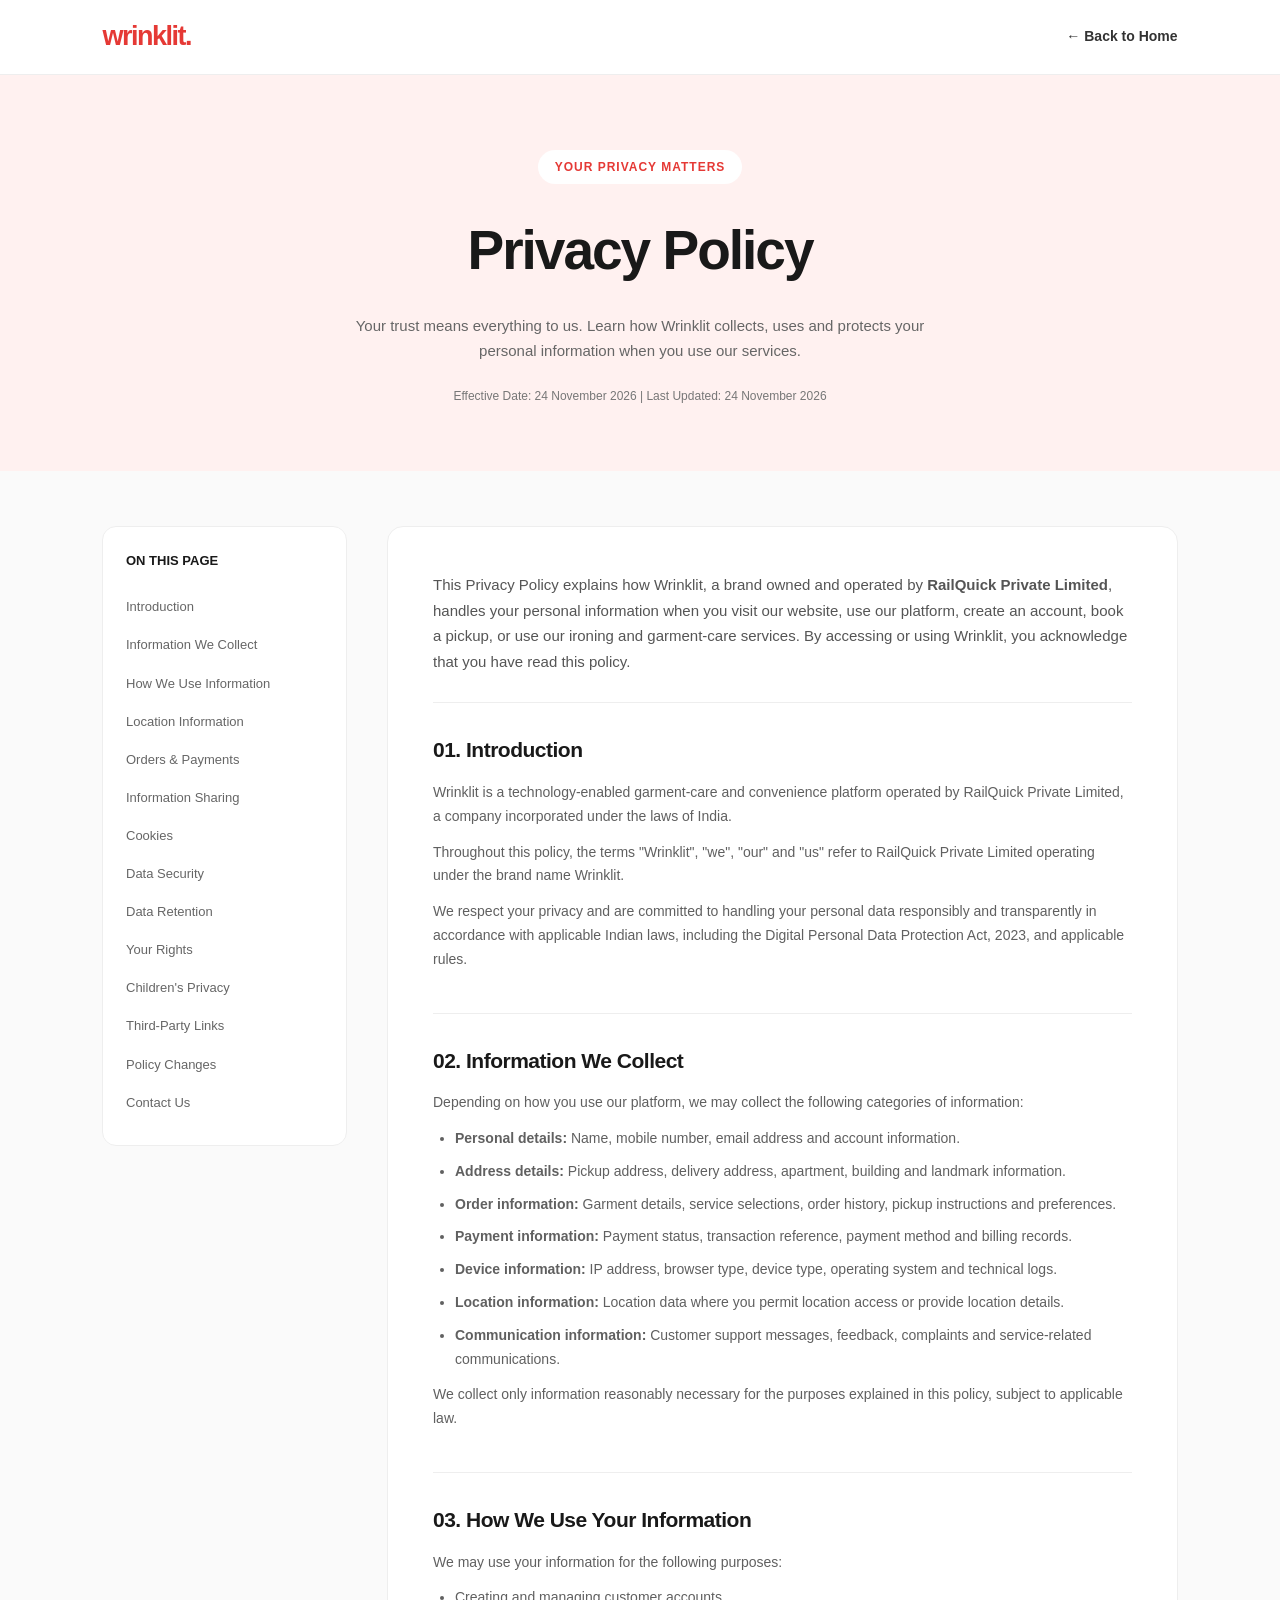
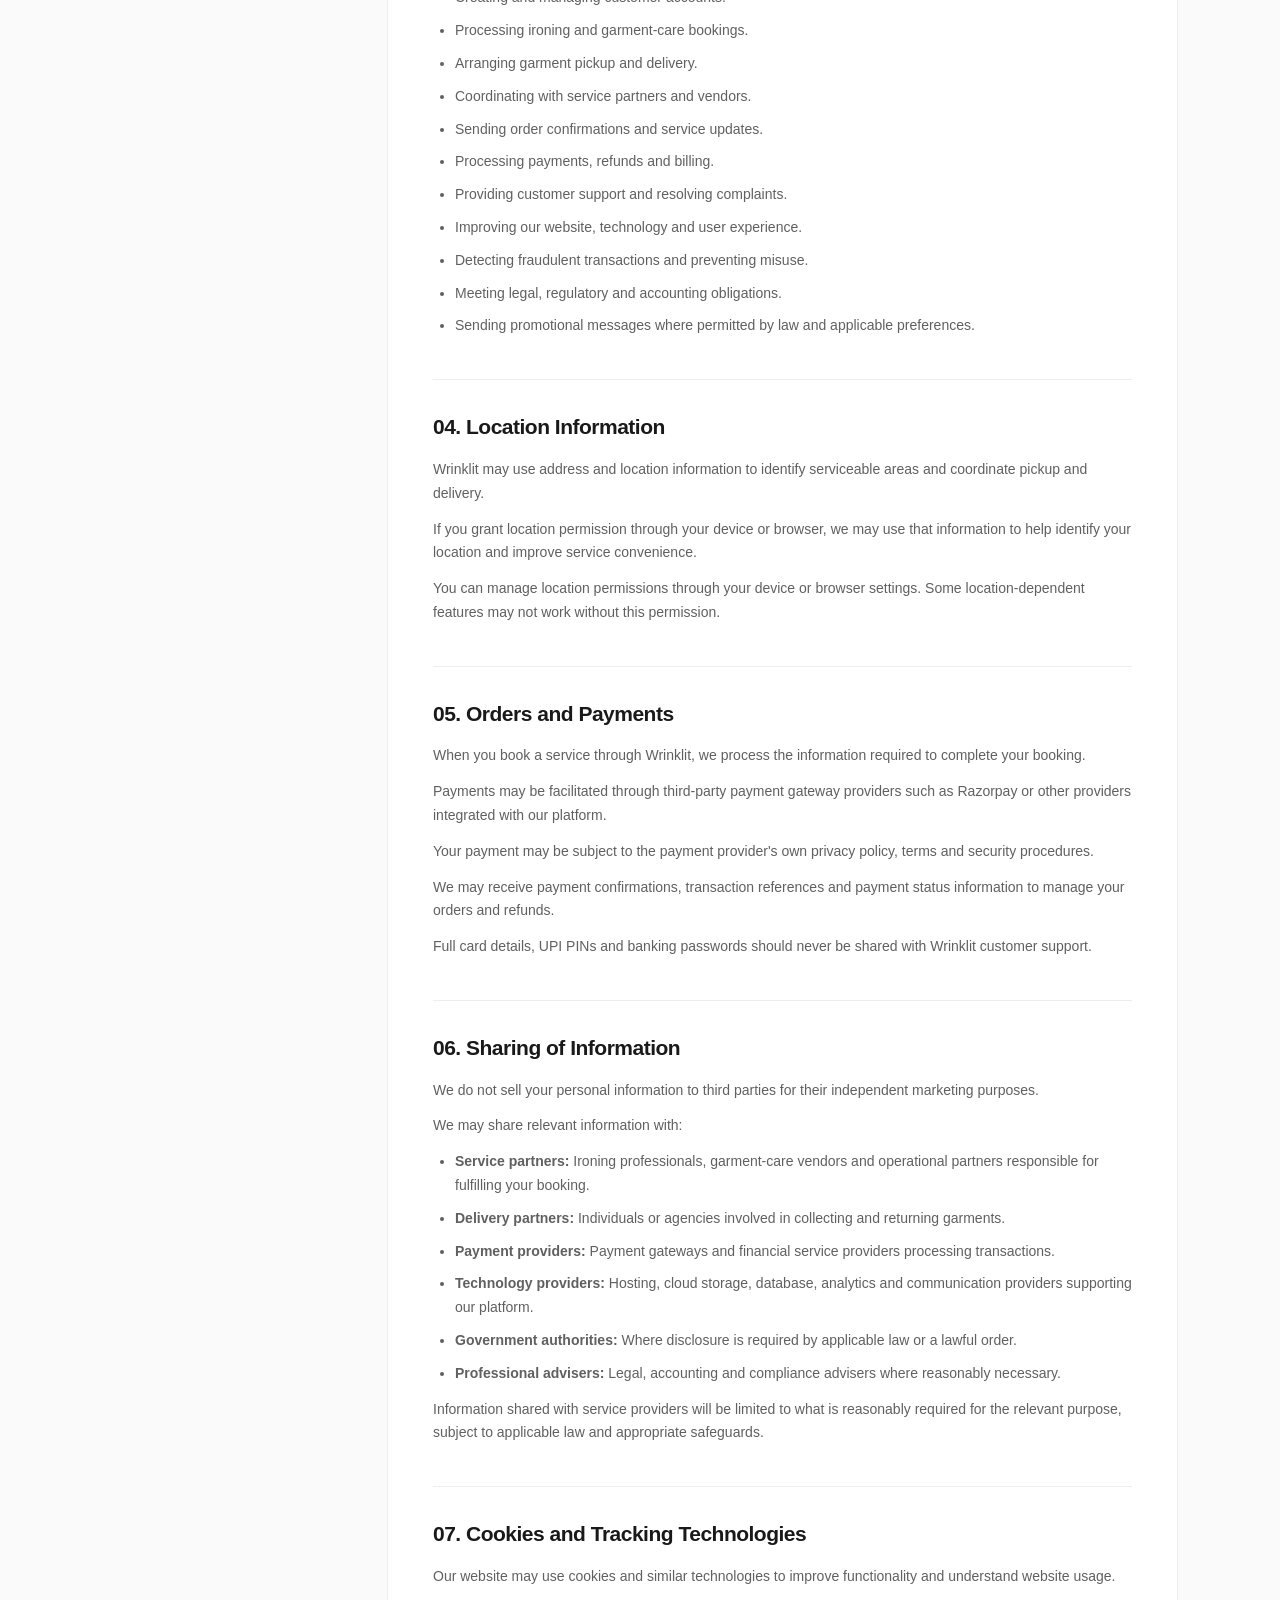
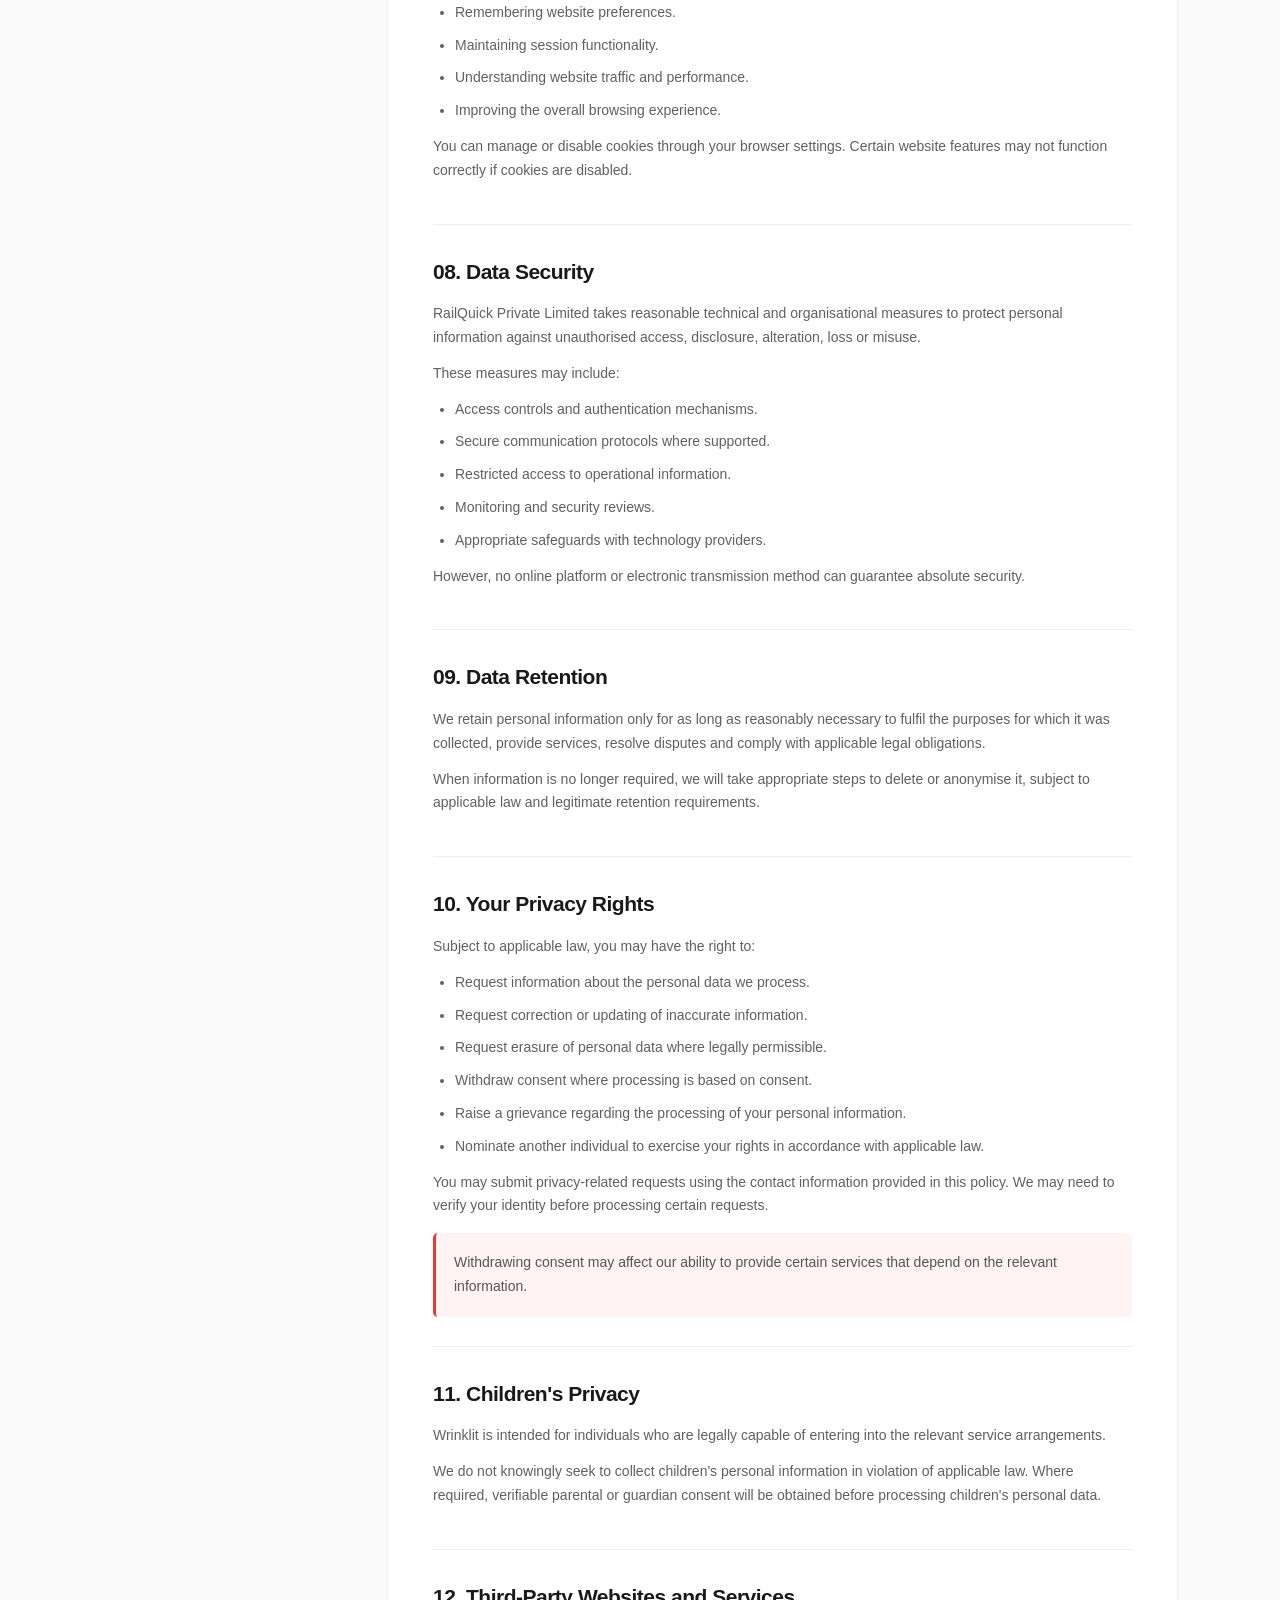
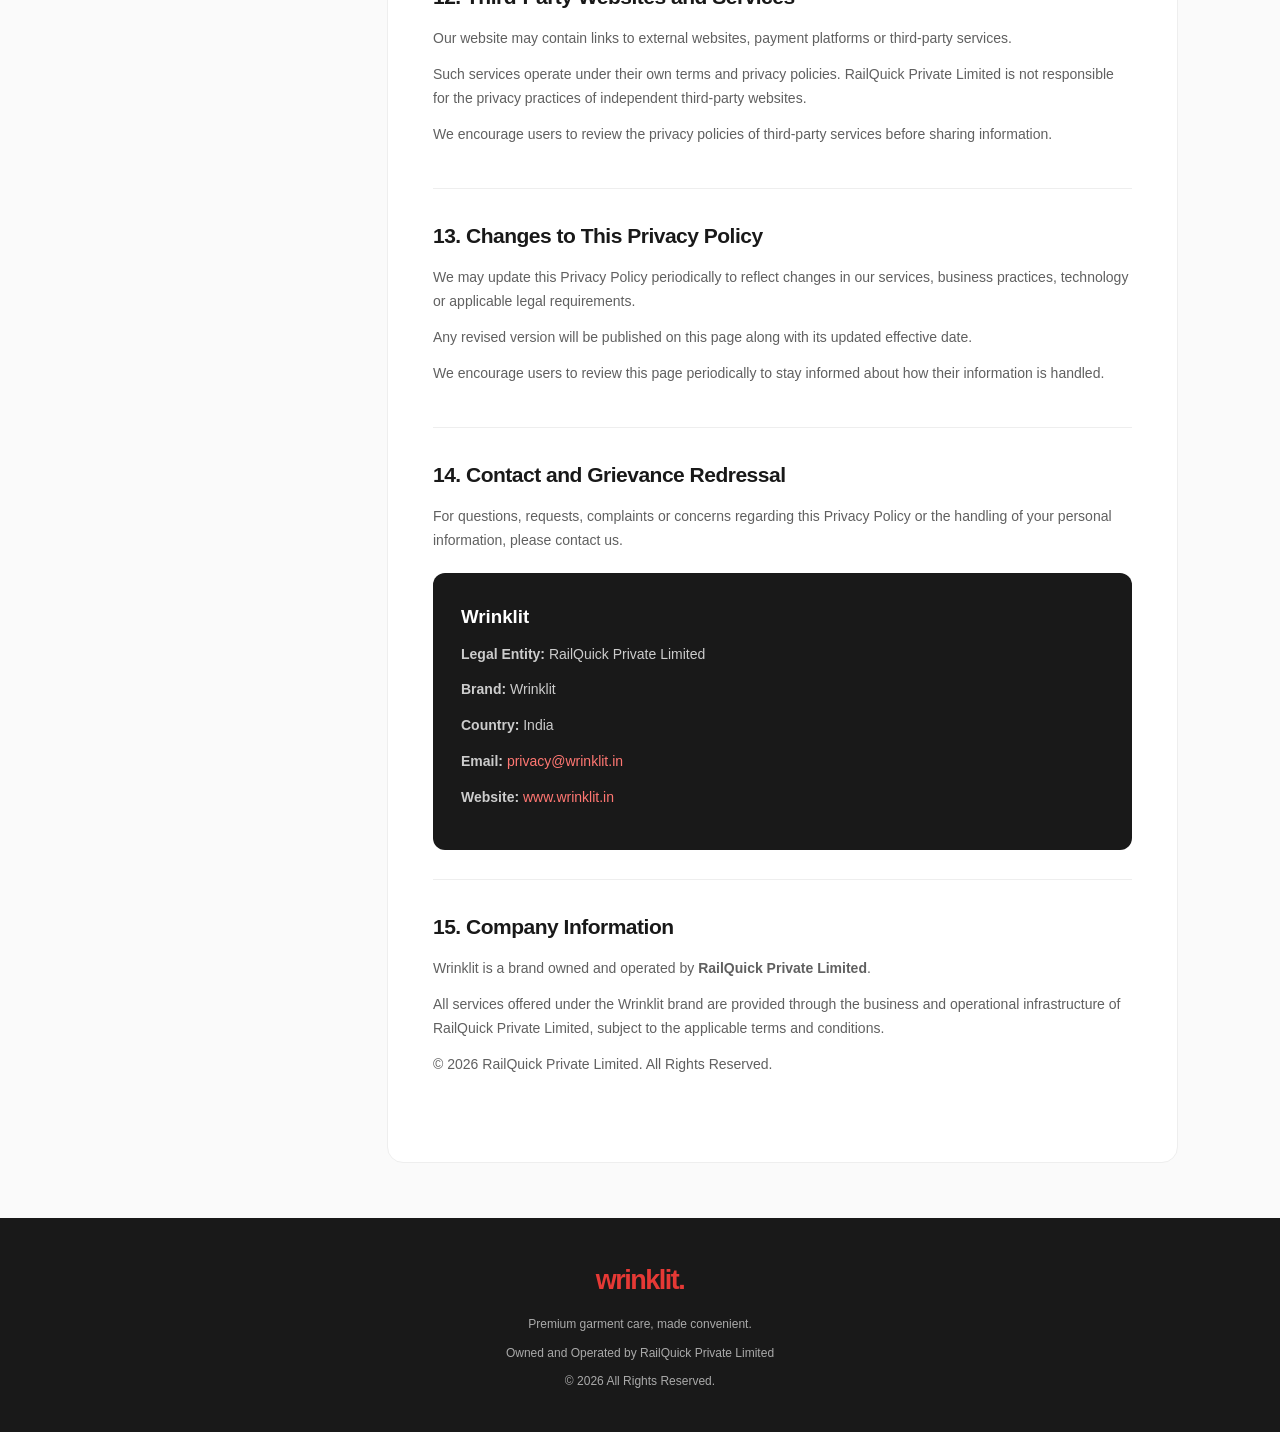
==== privacy-policy/index.html @ e6838c30 "Add privacy policy and terms pages Co-authored-by: Copilot <223556219+Copilot@users.noreply.github.c" ====
<!DOCTYPE html>
<html lang="en">
<head>
  <meta charset="UTF-8">
  <meta name="viewport" content="width=device-width, initial-scale=1.0">

  <title>Privacy Policy | Wrinklit</title>
  <meta name="description" content="Read the Wrinklit Privacy Policy to understand how RailQuick Private Limited collects, uses, protects and manages your personal information.">
  <meta name="robots" content="index, follow">

  <link rel="stylesheet" href="/legal.css">
</head>

<body>

  <header class="navbar">
    <a href="/" class="logo">wrinklit.</a>
    <a href="/" class="back-link">← Back to Home</a>
  </header>

  <section class="hero">
    <span class="hero-label">YOUR PRIVACY MATTERS</span>
    <h1>Privacy Policy</h1>
    <p>
      Your trust means everything to us. Learn how Wrinklit
      collects, uses and protects your personal information
      when you use our services.
    </p>
    <div class="updated">
      Effective Date: 24 November 2026 |
      Last Updated: 24 November 2026
    </div>
  </section>

  <main class="container">

    <aside class="sidebar">
      <h3>ON THIS PAGE</h3>
      <nav>
        <a href="#introduction">Introduction</a>
        <a href="#information">Information We Collect</a>
        <a href="#usage">How We Use Information</a>
        <a href="#location">Location Information</a>
        <a href="#orders">Orders & Payments</a>
        <a href="#sharing">Information Sharing</a>
        <a href="#cookies">Cookies</a>
        <a href="#security">Data Security</a>
        <a href="#retention">Data Retention</a>
        <a href="#rights">Your Rights</a>
        <a href="#children">Children's Privacy</a>
        <a href="#thirdparty">Third-Party Links</a>
        <a href="#changes">Policy Changes</a>
        <a href="#contact">Contact Us</a>
      </nav>
    </aside>

    <article class="content">

      <div class="intro">
        This Privacy Policy explains how Wrinklit, a brand
        owned and operated by <strong>RailQuick Private Limited</strong>,
        handles your personal information when you visit our
        website, use our platform, create an account, book a
        pickup, or use our ironing and garment-care services.

        By accessing or using Wrinklit, you acknowledge that
        you have read this policy.
      </div>

      <section class="policy-section" id="introduction">
        <h2>01. Introduction</h2>
        <p>
          Wrinklit is a technology-enabled garment-care and
          convenience platform operated by RailQuick Private
          Limited, a company incorporated under the laws of India.
        </p>
        <p>
          Throughout this policy, the terms "Wrinklit", "we",
          "our" and "us" refer to RailQuick Private Limited
          operating under the brand name Wrinklit.
        </p>
        <p>
          We respect your privacy and are committed to handling
          your personal data responsibly and transparently in
          accordance with applicable Indian laws, including
          the Digital Personal Data Protection Act, 2023,
          and applicable rules.
        </p>
      </section>

      <section class="policy-section" id="information">
        <h2>02. Information We Collect</h2>
        <p>
          Depending on how you use our platform, we may collect
          the following categories of information:
        </p>

        <ul>
          <li><strong>Personal details:</strong> Name, mobile number, email address and account information.</li>
          <li><strong>Address details:</strong> Pickup address, delivery address, apartment, building and landmark information.</li>
          <li><strong>Order information:</strong> Garment details, service selections, order history, pickup instructions and preferences.</li>
          <li><strong>Payment information:</strong> Payment status, transaction reference, payment method and billing records.</li>
          <li><strong>Device information:</strong> IP address, browser type, device type, operating system and technical logs.</li>
          <li><strong>Location information:</strong> Location data where you permit location access or provide location details.</li>
          <li><strong>Communication information:</strong> Customer support messages, feedback, complaints and service-related communications.</li>
        </ul>

        <p>
          We collect only information reasonably necessary
          for the purposes explained in this policy, subject
          to applicable law.
        </p>
      </section>

      <section class="policy-section" id="usage">
        <h2>03. How We Use Your Information</h2>
        <p>We may use your information for the following purposes:</p>

        <ul>
          <li>Creating and managing customer accounts.</li>
          <li>Processing ironing and garment-care bookings.</li>
          <li>Arranging garment pickup and delivery.</li>
          <li>Coordinating with service partners and vendors.</li>
          <li>Sending order confirmations and service updates.</li>
          <li>Processing payments, refunds and billing.</li>
          <li>Providing customer support and resolving complaints.</li>
          <li>Improving our website, technology and user experience.</li>
          <li>Detecting fraudulent transactions and preventing misuse.</li>
          <li>Meeting legal, regulatory and accounting obligations.</li>
          <li>Sending promotional messages where permitted by law and applicable preferences.</li>
        </ul>
      </section>

      <section class="policy-section" id="location">
        <h2>04. Location Information</h2>
        <p>
          Wrinklit may use address and location information
          to identify serviceable areas and coordinate pickup
          and delivery.
        </p>
        <p>
          If you grant location permission through your device
          or browser, we may use that information to help
          identify your location and improve service convenience.
        </p>
        <p>
          You can manage location permissions through your
          device or browser settings. Some location-dependent
          features may not work without this permission.
        </p>
      </section>

      <section class="policy-section" id="orders">
        <h2>05. Orders and Payments</h2>
        <p>
          When you book a service through Wrinklit, we process
          the information required to complete your booking.
        </p>
        <p>
          Payments may be facilitated through third-party
          payment gateway providers such as Razorpay or other
          providers integrated with our platform.
        </p>
        <p>
          Your payment may be subject to the payment provider's
          own privacy policy, terms and security procedures.
        </p>
        <p>
          We may receive payment confirmations, transaction
          references and payment status information to manage
          your orders and refunds.
        </p>
        <p>
          Full card details, UPI PINs and banking passwords
          should never be shared with Wrinklit customer support.
        </p>
      </section>

      <section class="policy-section" id="sharing">
        <h2>06. Sharing of Information</h2>
        <p>
          We do not sell your personal information to third
          parties for their independent marketing purposes.
        </p>
        <p>We may share relevant information with:</p>

        <ul>
          <li><strong>Service partners:</strong> Ironing professionals, garment-care vendors and operational partners responsible for fulfilling your booking.</li>
          <li><strong>Delivery partners:</strong> Individuals or agencies involved in collecting and returning garments.</li>
          <li><strong>Payment providers:</strong> Payment gateways and financial service providers processing transactions.</li>
          <li><strong>Technology providers:</strong> Hosting, cloud storage, database, analytics and communication providers supporting our platform.</li>
          <li><strong>Government authorities:</strong> Where disclosure is required by applicable law or a lawful order.</li>
          <li><strong>Professional advisers:</strong> Legal, accounting and compliance advisers where reasonably necessary.</li>
        </ul>

        <p>
          Information shared with service providers will be
          limited to what is reasonably required for the
          relevant purpose, subject to applicable law and
          appropriate safeguards.
        </p>
      </section>

      <section class="policy-section" id="cookies">
        <h2>07. Cookies and Tracking Technologies</h2>
        <p>
          Our website may use cookies and similar technologies
          to improve functionality and understand website usage.
        </p>

        <ul>
          <li>Remembering website preferences.</li>
          <li>Maintaining session functionality.</li>
          <li>Understanding website traffic and performance.</li>
          <li>Improving the overall browsing experience.</li>
        </ul>

        <p>
          You can manage or disable cookies through your
          browser settings. Certain website features may
          not function correctly if cookies are disabled.
        </p>
      </section>

      <section class="policy-section" id="security">
        <h2>08. Data Security</h2>
        <p>
          RailQuick Private Limited takes reasonable technical
          and organisational measures to protect personal
          information against unauthorised access, disclosure,
          alteration, loss or misuse.
        </p>

        <p>These measures may include:</p>

        <ul>
          <li>Access controls and authentication mechanisms.</li>
          <li>Secure communication protocols where supported.</li>
          <li>Restricted access to operational information.</li>
          <li>Monitoring and security reviews.</li>
          <li>Appropriate safeguards with technology providers.</li>
        </ul>

        <p>
          However, no online platform or electronic transmission
          method can guarantee absolute security.
        </p>
      </section>

      <section class="policy-section" id="retention">
        <h2>09. Data Retention</h2>
        <p>
          We retain personal information only for as long as
          reasonably necessary to fulfil the purposes for
          which it was collected, provide services, resolve
          disputes and comply with applicable legal obligations.
        </p>
        <p>
          When information is no longer required, we will
          take appropriate steps to delete or anonymise it,
          subject to applicable law and legitimate retention
          requirements.
        </p>
      </section>

      <section class="policy-section" id="rights">
        <h2>10. Your Privacy Rights</h2>
        <p>
          Subject to applicable law, you may have the right to:
        </p>

        <ul>
          <li>Request information about the personal data we process.</li>
          <li>Request correction or updating of inaccurate information.</li>
          <li>Request erasure of personal data where legally permissible.</li>
          <li>Withdraw consent where processing is based on consent.</li>
          <li>Raise a grievance regarding the processing of your personal information.</li>
          <li>Nominate another individual to exercise your rights in accordance with applicable law.</li>
        </ul>

        <p>
          You may submit privacy-related requests using the
          contact information provided in this policy.
          We may need to verify your identity before processing
          certain requests.
        </p>

        <div class="highlight">
          Withdrawing consent may affect our ability to provide
          certain services that depend on the relevant
          information.
        </div>
      </section>

      <section class="policy-section" id="children">
        <h2>11. Children's Privacy</h2>
        <p>
          Wrinklit is intended for individuals who are legally
          capable of entering into the relevant service
          arrangements.
        </p>
        <p>
          We do not knowingly seek to collect children's
          personal information in violation of applicable law.
          Where required, verifiable parental or guardian
          consent will be obtained before processing children's
          personal data.
        </p>
      </section>

      <section class="policy-section" id="thirdparty">
        <h2>12. Third-Party Websites and Services</h2>
        <p>
          Our website may contain links to external websites,
          payment platforms or third-party services.
        </p>
        <p>
          Such services operate under their own terms and
          privacy policies. RailQuick Private Limited is not
          responsible for the privacy practices of independent
          third-party websites.
        </p>
        <p>
          We encourage users to review the privacy policies
          of third-party services before sharing information.
        </p>
      </section>

      <section class="policy-section" id="changes">
        <h2>13. Changes to This Privacy Policy</h2>
        <p>
          We may update this Privacy Policy periodically to
          reflect changes in our services, business practices,
          technology or applicable legal requirements.
        </p>
        <p>
          Any revised version will be published on this page
          along with its updated effective date.
        </p>
        <p>
          We encourage users to review this page periodically
          to stay informed about how their information is handled.
        </p>
      </section>

      <section class="policy-section" id="contact">
        <h2>14. Contact and Grievance Redressal</h2>
        <p>
          For questions, requests, complaints or concerns
          regarding this Privacy Policy or the handling of
          your personal information, please contact us.
        </p>

        <div class="contact-card">
          <h3>Wrinklit</h3>
          <p><strong>Legal Entity:</strong> RailQuick Private Limited</p>
          <p><strong>Brand:</strong> Wrinklit</p>
          <p><strong>Country:</strong> India</p>
          <p><strong>Email:</strong>
            <a href="mailto:privacy@wrinklit.in">
              privacy@wrinklit.in
            </a>
          </p>
          <p><strong>Website:</strong>
            <a href="https://wrinklit.in">
              www.wrinklit.in
            </a>
          </p>
        </div>
      </section>

      <section class="policy-section">
        <h2>15. Company Information</h2>
        <p>
          Wrinklit is a brand owned and operated by
          <strong>RailQuick Private Limited</strong>.
        </p>
        <p>
          All services offered under the Wrinklit brand are
          provided through the business and operational
          infrastructure of RailQuick Private Limited,
          subject to the applicable terms and conditions.
        </p>
        <p>
          © <span id="year">2026</span> RailQuick Private Limited.
          All Rights Reserved.
        </p>
      </section>

    </article>
  </main>

  <footer class="footer">
    <div class="logo">wrinklit.</div>
    <p>Premium garment care, made convenient.</p>
    <p>
      Owned and Operated by RailQuick Private Limited
    </p>
    <p>© <span id="footerYear">2026</span> All Rights Reserved.</p>
  </footer>

  <script src="/legal.js"></script>

</body>
</html>
---- legal.css ----
:root {
      --primary: #e53935;
      --dark: #191919;
      --muted: #737373;
      --bg: #fafafa;
      --white: #ffffff;
      --border: #eeeeee;
    }

    * {
      margin: 0;
      padding: 0;
      box-sizing: border-box;
    }

    html {
      scroll-behavior: smooth;
    }

    body {
      font-family: Inter, Arial, sans-serif;
      background: var(--bg);
      color: var(--dark);
      line-height: 1.7;
    }

    a {
      color: var(--primary);
      text-decoration: none;
    }

    .navbar {
      height: 75px;
      background: white;
      display: flex;
      align-items: center;
      justify-content: space-between;
      padding: 0 8%;
      border-bottom: 1px solid var(--border);
    }

    .logo {
      font-size: 27px;
      font-weight: 900;
      letter-spacing: -1.5px;
      color: var(--primary);
    }

    .back-link {
      font-size: 14px;
      font-weight: 600;
      color: #333;
    }

    .hero {
      background: #fff1f0;
      padding: 75px 20px 65px;
      text-align: center;
    }

    .hero-label {
      display: inline-block;
      color: var(--primary);
      background: white;
      padding: 7px 17px;
      border-radius: 30px;
      font-size: 12px;
      font-weight: 800;
      letter-spacing: 1px;
      margin-bottom: 20px;
    }

    .hero h1 {
      font-size: clamp(36px, 5vw, 55px);
      font-weight: 850;
      letter-spacing: -2px;
      margin-bottom: 15px;
    }

    .hero p {
      max-width: 620px;
      margin: auto;
      color: #666;
      font-size: 15px;
    }

    .updated {
      margin-top: 22px;
      font-size: 12px;
      color: #777;
    }

    .container {
      max-width: 1120px;
      margin: 55px auto;
      padding: 0 22px;
      display: grid;
      grid-template-columns: 245px 1fr;
      gap: 40px;
      align-items: start;
    }

    .sidebar {
      background: white;
      border: 1px solid var(--border);
      border-radius: 14px;
      padding: 23px;
      position: sticky;
      top: 25px;
    }

    .sidebar h3 {
      font-size: 13px;
      margin-bottom: 16px;
    }

    .sidebar a {
      display: block;
      color: #666;
      font-size: 13px;
      padding: 8px 0;
      transition: .2s;
    }

    .sidebar a:hover {
      color: var(--primary);
      transform: translateX(3px);
    }

    .content {
      background: white;
      border: 1px solid var(--border);
      border-radius: 16px;
      padding: 45px;
    }

    .intro {
      font-size: 15px;
      color: #555;
      padding-bottom: 28px;
      border-bottom: 1px solid var(--border);
    }

    .policy-section {
      padding: 29px 0;
      border-bottom: 1px solid var(--border);
      scroll-margin-top: 25px;
    }

    .policy-section:last-child {
      border-bottom: none;
    }

    .policy-section h2 {
      font-size: 21px;
      letter-spacing: -.5px;
      margin-bottom: 13px;
    }

    .policy-section p {
      font-size: 14px;
      color: #606060;
      margin-bottom: 12px;
    }

    .policy-section ul {
      padding-left: 22px;
      margin: 12px 0;
    }

    .policy-section li {
      font-size: 14px;
      color: #606060;
      margin-bottom: 9px;
    }

    .highlight {
      background: #fff4f3;
      border-left: 3px solid var(--primary);
      padding: 18px;
      border-radius: 5px;
      margin-top: 15px;
      font-size: 14px;
      color: #555;
    }

    .contact-card {
      background: #191919;
      color: white;
      padding: 28px;
      border-radius: 12px;
      margin-top: 20px;
    }

    .contact-card h3 {
      margin-bottom: 10px;
    }

    .contact-card p {
      color: #ccc;
    }

    .contact-card a {
      color: #ff7772;
    }

    .footer {
      background: #191919;
      color: white;
      padding: 40px 8%;
      text-align: center;
    }

    .footer .logo {
      margin-bottom: 10px;
    }

    .footer p {
      color: #aaa;
      font-size: 12px;
      margin-top: 8px;
    }

    @media(max-width: 800px) {
      .container {
        grid-template-columns: 1fr;
        margin: 25px auto;
        gap: 20px;
      }

      .sidebar {
        position: static;
      }

      .sidebar nav {
        display: grid;
        grid-template-columns: 1fr 1fr;
        gap: 0 12px;
      }

      .content {
        padding: 25px 20px;
      }

      .navbar {
        padding: 0 20px;
      }

      .hero {
        padding: 55px 20px;
      }
    }

    @media print {
      .navbar, .sidebar, .footer {
        display: none;
      }

      .container {
        display: block;
        margin: 0;
      }

      .content {
        border: none;
      }
    }
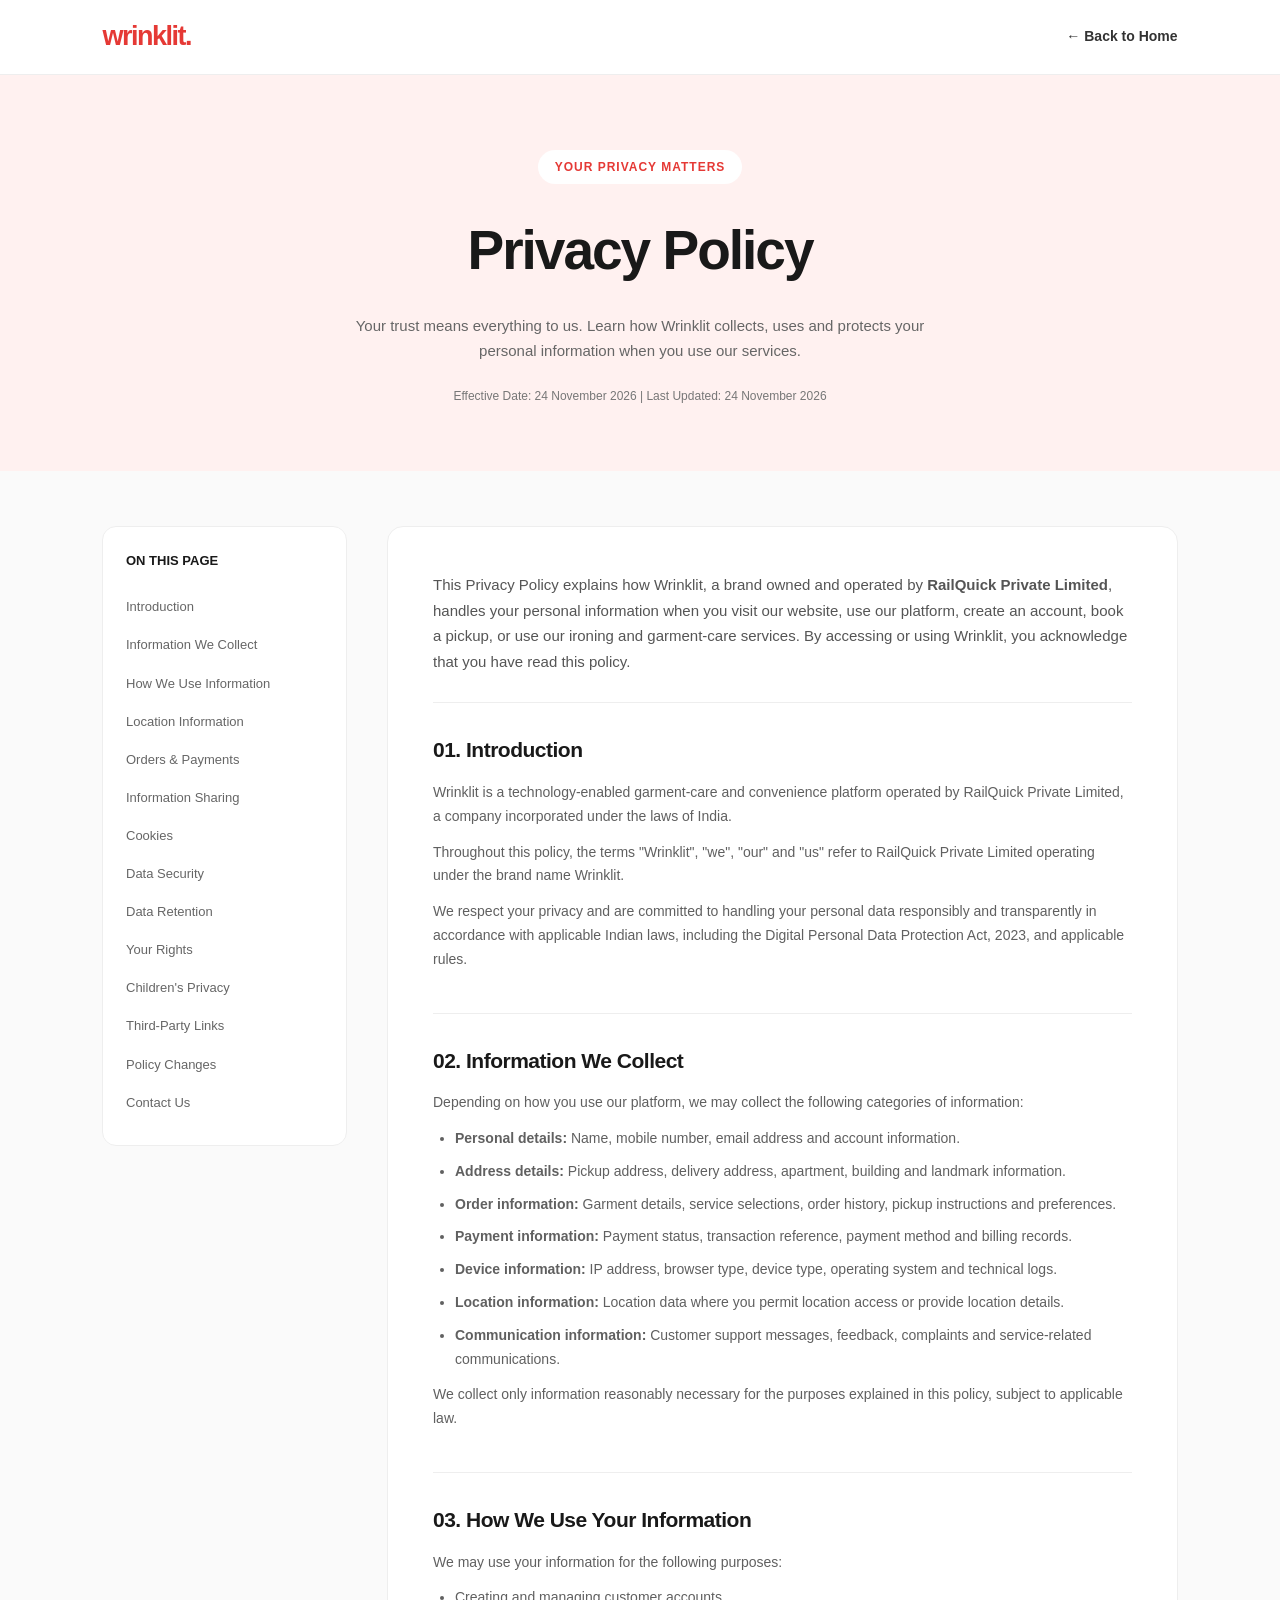
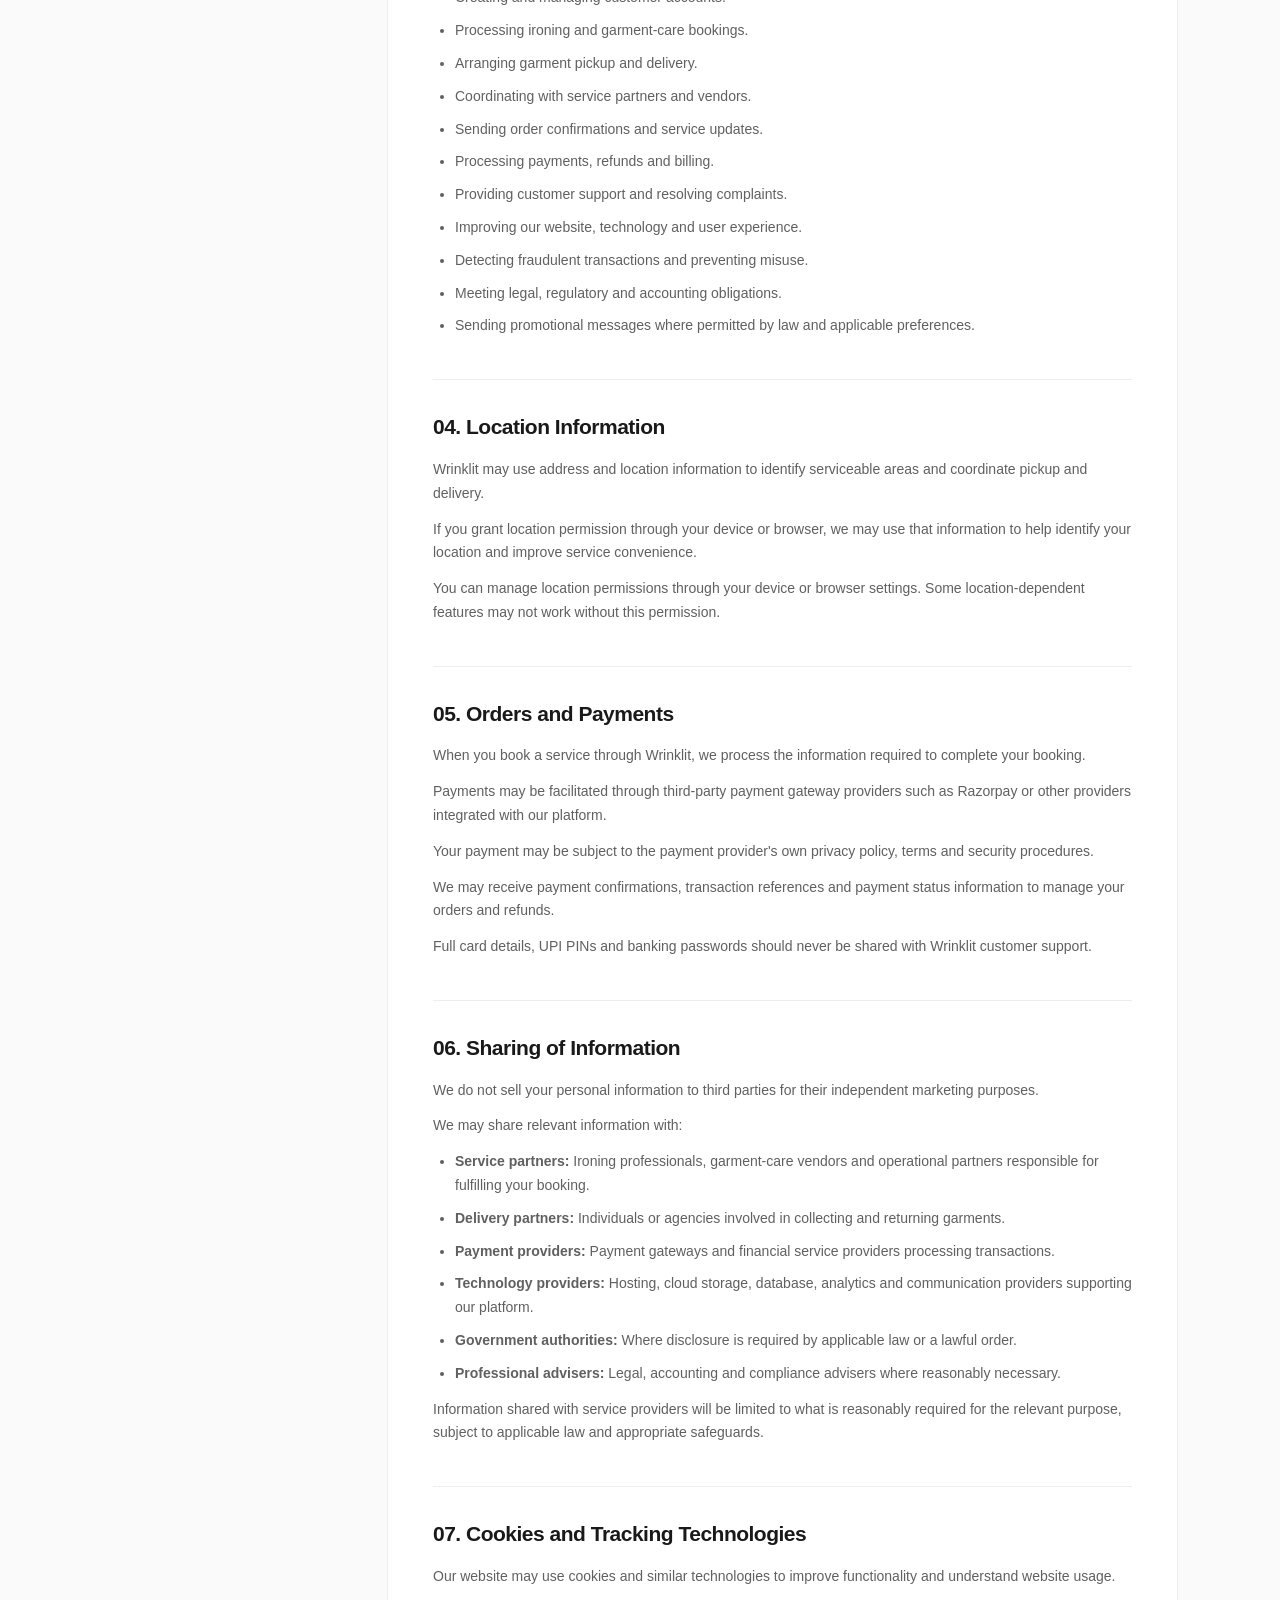
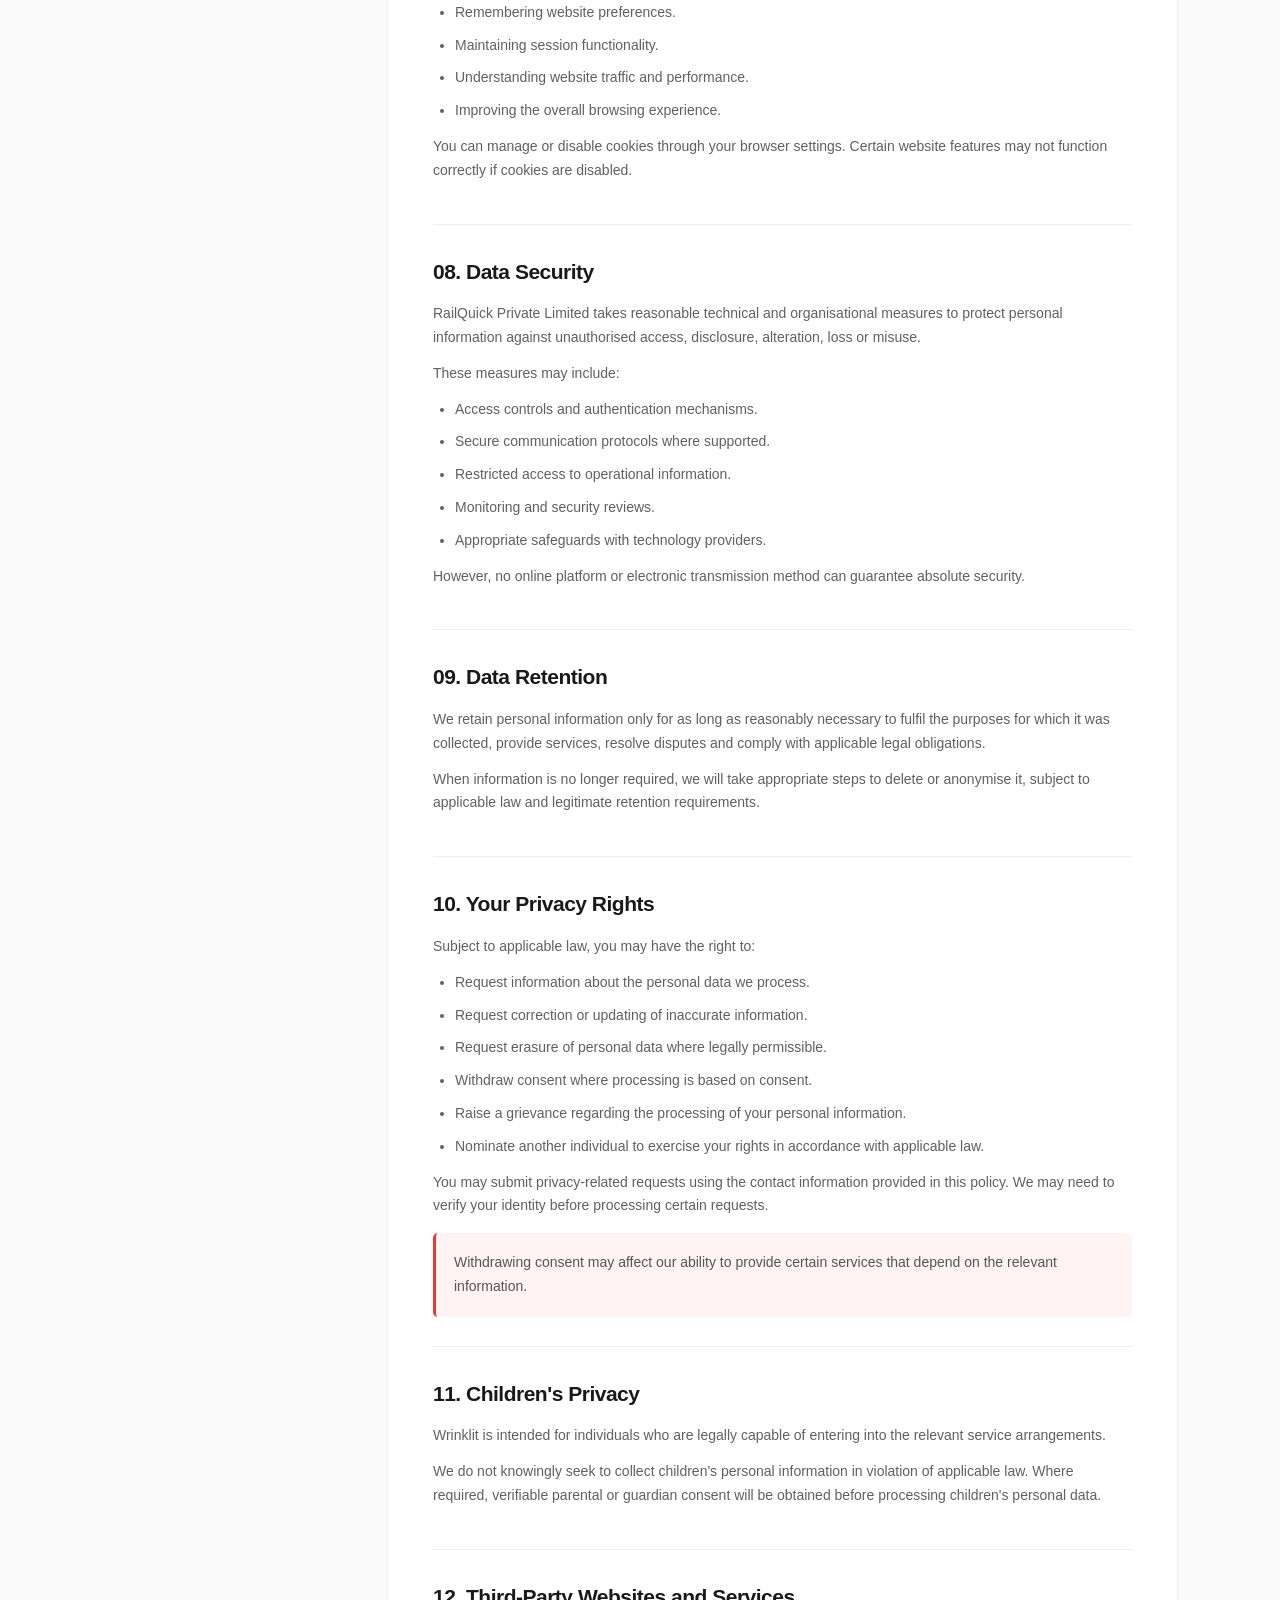
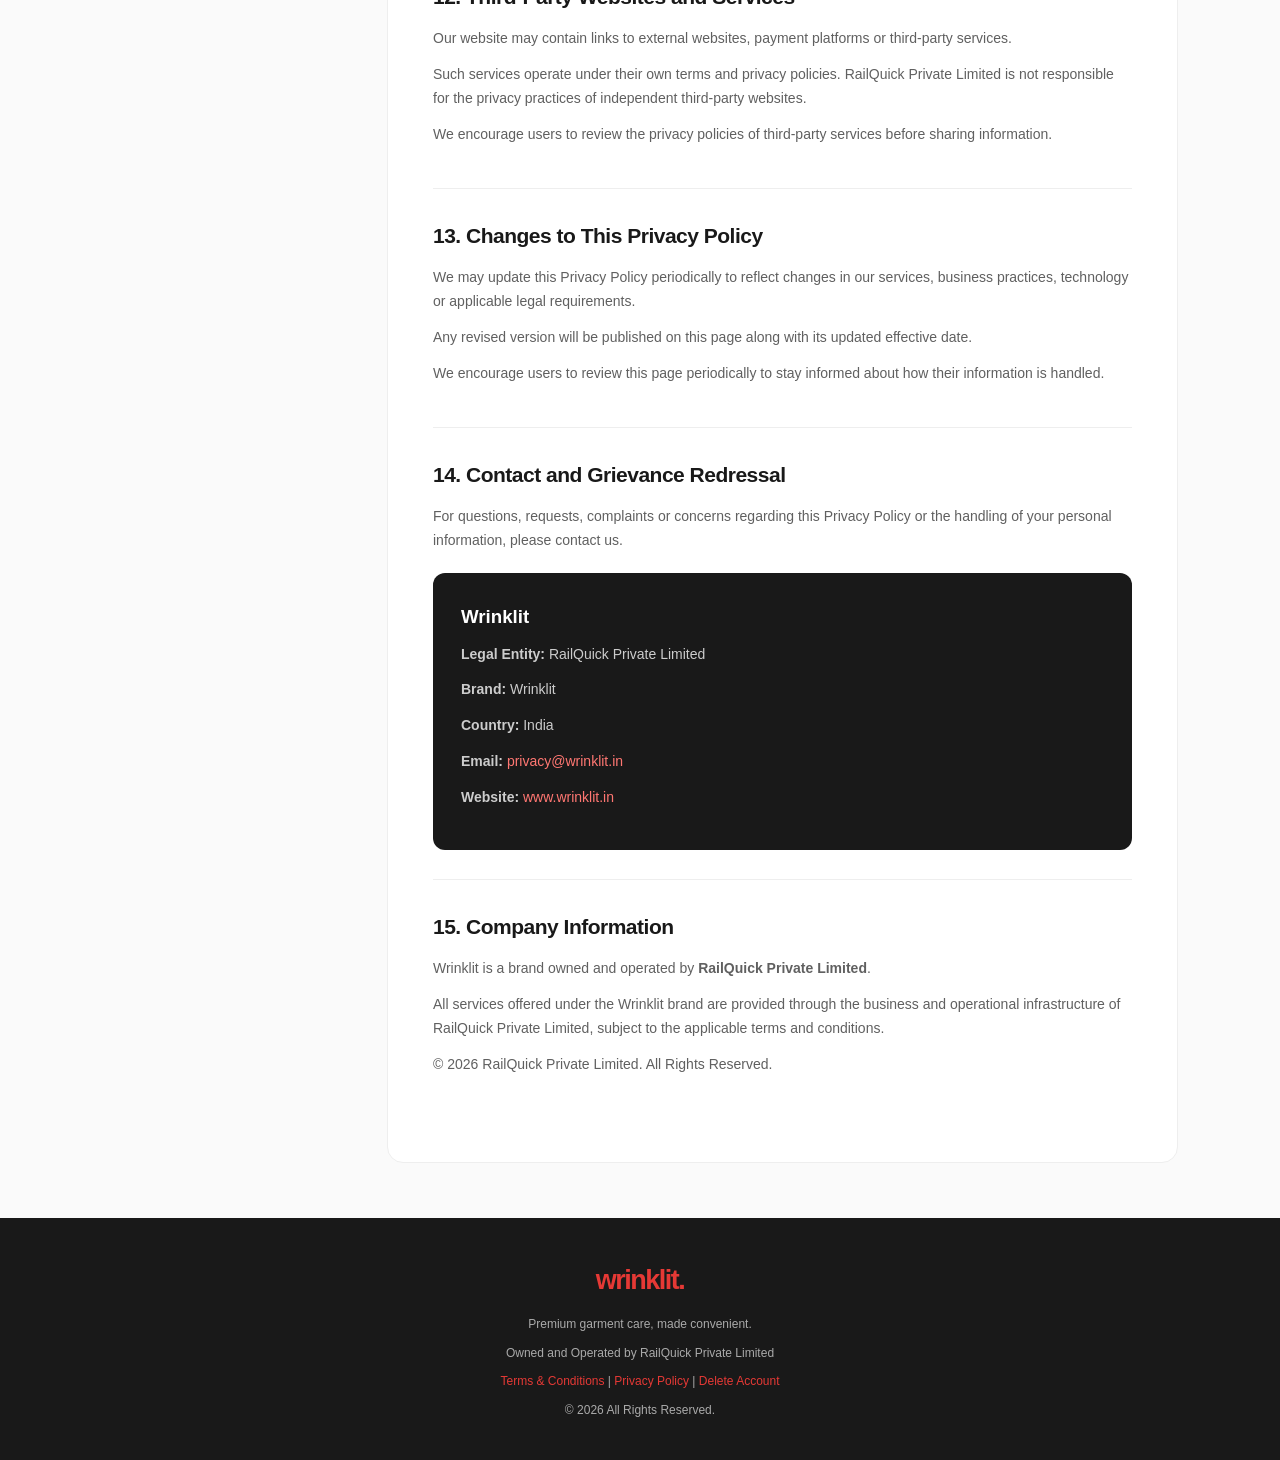
==== commit 76f044ee: "Add account deletion page Co-authored-by: Copilot <223556219+Copilot@users.noreply.github.com>" ====
--- a/privacy-policy/index.html
+++ b/privacy-policy/index.html
@@ -397,6 +397,11 @@
     <p>
       Owned and Operated by RailQuick Private Limited
     </p>
+    <p>
+      <a href="/terms/">Terms &amp; Conditions</a> |
+      <a href="/privacy-policy/">Privacy Policy</a> |
+      <a href="/delete-account/">Delete Account</a>
+    </p>
     <p>© <span id="footerYear">2026</span> All Rights Reserved.</p>
   </footer>
 
